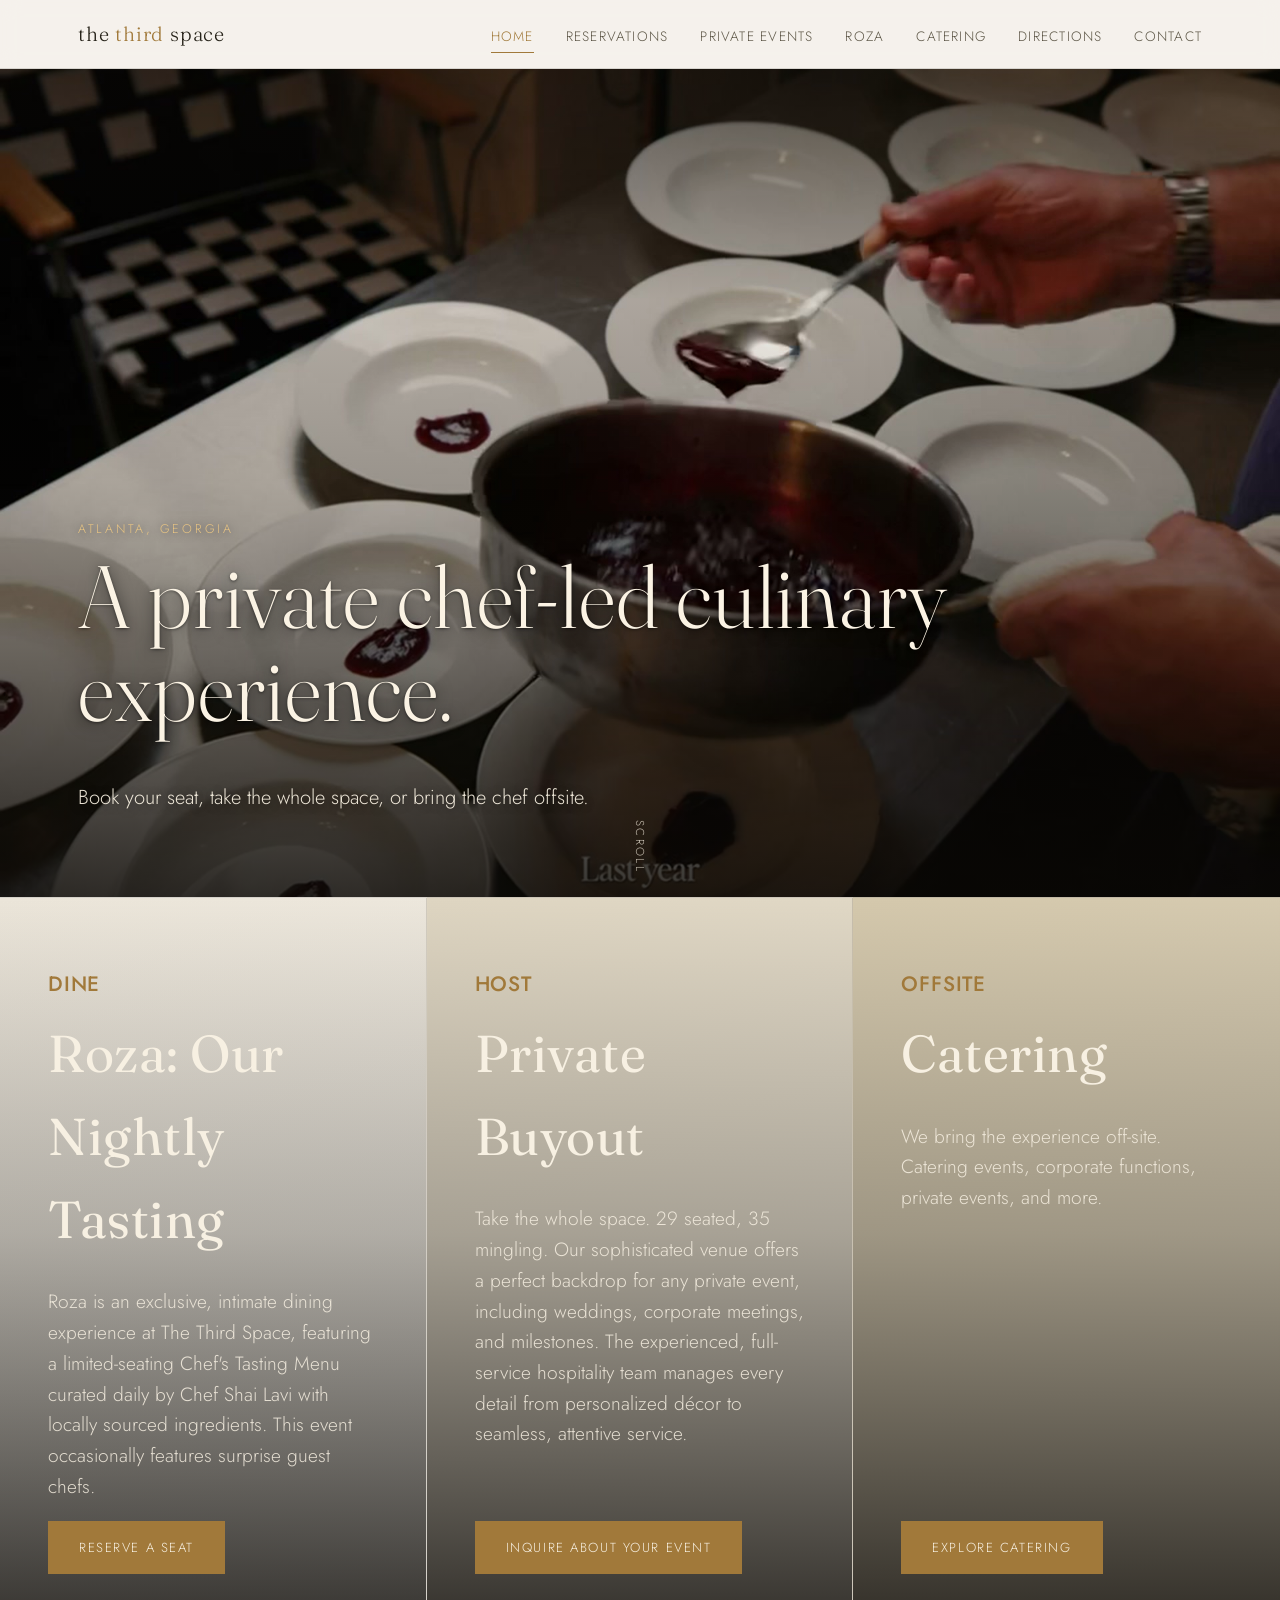
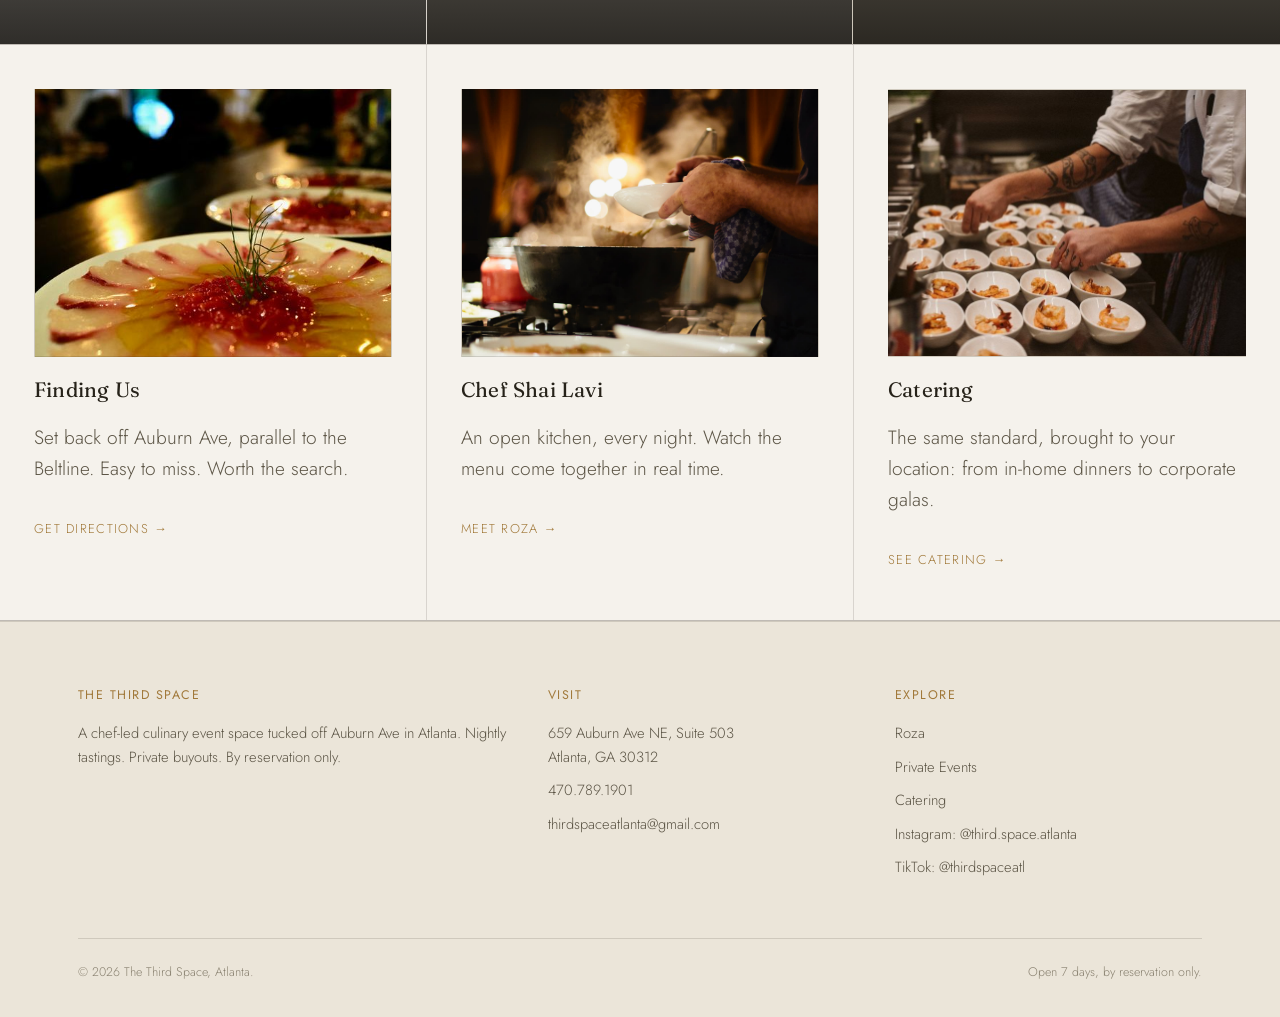
==== index.html @ 471c68c6 "Initial site: homepage, Roza, Private Events, Catering, Directions, Contact" ====
<!DOCTYPE html>
<html lang="en">
<head>
<meta charset="UTF-8">
<meta name="viewport" content="width=device-width, initial-scale=1.0">
<title>The Third Space: Chef-Led Culinary Event Space, Atlanta</title>
<meta name="description" content="A private, chef-led culinary event space in Atlanta. Reserve a seat at Roza, our nightly chef's tasting, or inquire about a full private buyout.">
<link rel="stylesheet" href="css/styles.css">
</head>
<body>

<header class="site-header">
  <nav class="nav">
    <a href="index.html" class="wordmark">the <span>third</span> space</a>
    <button class="nav-toggle" aria-label="Toggle navigation">Menu</button>
    <ul class="nav-links">
      <li><a href="index.html" class="active">Home</a></li>
      <li><a href="contact.html?type=roza">Reservations</a></li>
      <li><a href="private-events.html">Private Events</a></li>
      <li><a href="roza.html">Roza</a></li>
      <li><a href="catering.html">Catering</a></li>
      <li><a href="directions.html">Directions</a></li>
      <li><a href="contact.html">Contact</a></li>
    </ul>
  </nav>
</header>

<section class="hero">
  <video class="hero-video" autoplay muted loop playsinline poster="assets/video/hero-poster.jpg">
    <source src="assets/video/hero.mp4" type="video/mp4">
  </video>
  <div class="hero-overlay"></div>
  <div class="hero-content">
    <span class="eyebrow">Atlanta, Georgia</span>
    <h1>A private chef-led culinary experience.</h1>
    <p class="lede">Book your seat, take the whole space, or bring the chef offsite.</p>
  </div>
  <span class="scroll-cue">Scroll</span>
</section>

<section class="split">
  <a href="roza.html" class="split-card dine" style="background-image:linear-gradient(160deg, #ebe5d9, #f5f2ec);">
    <h3>Dine</h3>
    <h2>Roza: Our Nightly Tasting</h2>
    <p>Roza is an exclusive, intimate dining experience at The Third Space, featuring a limited-seating Chef's Tasting Menu curated daily by Chef Shai Lavi with locally sourced ingredients. This event occasionally features surprise guest chefs.</p>
    <span class="btn btn-solid" style="width:fit-content;">Reserve a Seat</span>
  </a>
  <a href="private-events.html" class="split-card host" style="background-image:linear-gradient(160deg, #ded5c1, #ebe5d9);">
    <h3>Host</h3>
    <h2>Private Buyout</h2>
    <p>Take the whole space. 29 seated, 35 mingling. Our sophisticated venue offers a perfect backdrop for any private event, including weddings, corporate meetings, and milestones. The experienced, full-service hospitality team manages every detail from personalized décor to seamless, attentive service.</p>
    <span class="btn btn-solid" style="width:fit-content;">Inquire About Your Event</span>
  </a>
  <a href="catering.html" class="split-card cater" style="background-image:linear-gradient(160deg, #d4c8ac, #ded5c1);">
    <h3>Offsite</h3>
    <h2>Catering</h2>
    <p>We bring the experience off-site. Catering events, corporate functions, private events, and more.</p>
    <span class="btn btn-solid" style="width:fit-content;">Explore Catering</span>
  </a>
</section>

<section class="teasers">
  <div class="teaser">
    <div class="thumb" style="background-image:url('assets/images/teaser-finding-us.jpg');"></div>
    <h4>Finding Us</h4>
    <p>Set back off Auburn Ave, parallel to the Beltline. Easy to miss. Worth the search.</p>
    <a href="directions.html" class="more">Get Directions →</a>
  </div>
  <div class="teaser">
    <div class="thumb" style="background-image:url('assets/images/teaser-chef.jpg');"></div>
    <h4>Chef Shai Lavi</h4>
    <p>An open kitchen, every night. Watch the menu come together in real time.</p>
    <a href="roza.html" class="more">Meet Roza →</a>
  </div>
  <div class="teaser">
    <div class="thumb" style="background-image:url('assets/images/teaser-catering.jpg');"></div>
    <h4>Catering</h4>
    <p>The same standard, brought to your location: from in-home dinners to corporate galas.</p>
    <a href="catering.html" class="more">See Catering →</a>
  </div>
</section>

<footer class="site-footer">
  <div class="wrap">
    <div class="footer-grid">
      <div>
        <h4>The Third Space</h4>
        <p>A chef-led culinary event space tucked off Auburn Ave in Atlanta. Nightly tastings. Private buyouts. By reservation only.</p>
      </div>
      <div>
        <h4>Visit</h4>
        <a href="directions.html">659 Auburn Ave NE, Suite 503<br>Atlanta, GA 30312</a>
        <a href="tel:4707891901">470.789.1901</a>
        <a href="mailto:thirdspaceatlanta@gmail.com">thirdspaceatlanta@gmail.com</a>
      </div>
      <div>
        <h4>Explore</h4>
        <a href="roza.html">Roza</a>
        <a href="private-events.html">Private Events</a>
        <a href="catering.html">Catering</a>
        <a href="https://instagram.com/third.space.atlanta">Instagram: @third.space.atlanta</a>
        <a href="https://tiktok.com/@thirdspaceatl">TikTok: @thirdspaceatl</a>
      </div>
    </div>
    <div class="footer-bottom">
      <span>&copy; 2026 The Third Space, Atlanta.</span>
      <span>Open 7 days, by reservation only.</span>
    </div>
  </div>
</footer>
<script src="js/main.js"></script>
</body>
</html>
---- css/styles.css ----
/* The Third Space: shared styles */

@import url('https://fonts.googleapis.com/css2?family=Fraunces:ital,opsz,wght@0,9..144,300;0,9..144,400;0,9..144,500;1,9..144,400&family=Jost:wght@300;400;500;600&display=swap');

:root {
  --bg: #f5f2ec;
  --bg-raised: #ebe5d9;
  --bg-raised-2: #ded5c1;
  --input-bg: #fffefb;
  --line: rgba(35, 30, 22, 0.14);
  --ink: #262219;
  --ink-dim: #5c5546;
  --ink-faint: #8a8271;
  --gold: #a1793a;
  --gold-soft: rgba(161, 121, 58, 0.35);
  --max: 1180px;
  --serif: 'Fraunces', Georgia, serif;
  --sans: 'Jost', 'Helvetica Neue', Arial, sans-serif;
}

* { box-sizing: border-box; }
html { scroll-behavior: smooth; }

body {
  margin: 0;
  background: var(--bg);
  color: var(--ink);
  font-family: var(--sans);
  font-weight: 300;
  font-size: 1.2rem;
  line-height: 1.6;
  -webkit-font-smoothing: antialiased;
}

img, video { max-width: 100%; display: block; }

a { color: inherit; text-decoration: none; }

h1, h2, h3, h4 {
  font-family: var(--serif);
  font-weight: 400;
  letter-spacing: 0.01em;
  margin: 0 0 0.5em;
  color: var(--ink);
}

h1 { font-size: clamp(3.12rem, 7.2vw, 5.52rem); line-height: 1.05; font-weight: 300; }
h2 { font-size: clamp(2.28rem, 4.08vw, 3.24rem); }
h3 { font-size: 1.3rem; letter-spacing: 0.04em; text-transform: uppercase; color: var(--gold); font-family: var(--sans); font-weight: 500; }

p { margin: 0 0 1em; color: var(--ink-dim); }

.eyebrow {
  display: inline-block;
  font-family: var(--sans);
  font-size: 0.78rem;
  letter-spacing: 0.22em;
  text-transform: uppercase;
  color: var(--gold);
  margin-bottom: 0.9em;
}

.wrap { max-width: var(--max); margin: 0 auto; padding: 0 28px; }

/* ---------- Nav ---------- */
.site-header {
  position: sticky;
  top: 0;
  z-index: 100;
  background: rgba(245, 242, 236, 0.86);
  backdrop-filter: blur(10px);
  border-bottom: 1px solid var(--line);
}
.nav {
  display: flex;
  align-items: center;
  justify-content: space-between;
  padding: 18px 28px;
  max-width: var(--max);
  margin: 0 auto;
}
.wordmark {
  font-family: var(--serif);
  font-size: 1.25rem;
  letter-spacing: 0.04em;
  color: var(--ink);
}
.wordmark span { color: var(--gold); }

.nav-links {
  display: flex;
  gap: 32px;
  list-style: none;
  margin: 0; padding: 0;
}
.nav-links a {
  font-size: 0.85rem;
  letter-spacing: 0.09em;
  text-transform: uppercase;
  color: var(--ink-dim);
  padding-bottom: 6px;
  border-bottom: 1px solid transparent;
  transition: color .2s, border-color .2s;
}
.nav-links a:hover { color: var(--ink); }
.nav-links a.active { color: var(--gold); border-color: var(--gold); }

.nav-toggle {
  display: none;
  background: none;
  border: 1px solid var(--line);
  color: var(--ink);
  padding: 8px 12px;
  font-family: var(--sans);
  font-size: 0.8rem;
  letter-spacing: 0.08em;
  text-transform: uppercase;
  cursor: pointer;
}

/* ---------- Buttons ---------- */
.btn {
  display: inline-flex;
  align-items: center;
  gap: 10px;
  padding: 15px 30px;
  font-family: var(--sans);
  font-size: 0.82rem;
  letter-spacing: 0.12em;
  text-transform: uppercase;
  border: 1px solid var(--gold);
  color: var(--ink);
  background: transparent;
  cursor: pointer;
  transition: background .2s, color .2s;
}
.btn:hover { background: var(--gold); color: #0e0c0a; }
.btn-solid { background: var(--gold); color: #0e0c0a; }
.btn-solid:hover { background: transparent; color: var(--ink); }
.btn-ghost { border-color: var(--line); }
.btn-ghost:hover { background: var(--ink); color: var(--bg); border-color: var(--ink); }

/* ---------- Hero (video) ---------- */
.hero {
  position: relative;
  min-height: 92vh;
  display: flex;
  align-items: flex-end;
  overflow: hidden;
  background: #000;
}
.hero-video {
  position: absolute;
  inset: 0;
  width: 100%;
  height: 100%;
  object-fit: cover;
  filter: saturate(1.08) contrast(1.03);
}
.hero-image {
  position: absolute;
  inset: 0;
  width: 100%;
  height: 100%;
  background-size: cover;
  background-position: center;
  filter: saturate(1.08) contrast(1.03);
}
.hero-overlay {
  position: absolute;
  inset: 0;
  background: linear-gradient(180deg, rgba(10,8,5,0.48) 0%, rgba(10,8,5,0.08) 28%, rgba(10,8,5,0.22) 50%, rgba(10,8,5,0.82) 100%);
}
.hero-content {
  position: relative;
  z-index: 2;
  width: 100%;
  padding: 0 28px 64px;
  max-width: var(--max);
  margin: 0 auto;
}
.hero-content h1 { color: #fbf3e4; text-shadow: 0 2px 16px rgba(0,0,0,0.55), 0 1px 3px rgba(0,0,0,0.5); }
.hero-content .eyebrow { color: #e8c483; text-shadow: 0 1px 8px rgba(0,0,0,0.55); }
.hero-content p.lede {
  max-width: 46ch;
  color: rgba(251, 243, 228, 0.92);
  font-size: 1.26rem;
  text-shadow: 0 1px 10px rgba(0,0,0,0.5);
}
.scroll-cue {
  position: absolute;
  bottom: 24px;
  left: 50%;
  transform: translateX(-50%);
  z-index: 2;
  font-size: 0.72rem;
  letter-spacing: 0.2em;
  text-transform: uppercase;
  color: rgba(251, 243, 228, 0.75);
  writing-mode: vertical-rl;
}

/* Simple page hero (no video, for subpages) */
.page-hero {
  padding: 150px 0 70px;
  border-bottom: 1px solid var(--line);
  background: radial-gradient(ellipse at top, var(--bg-raised) 0%, var(--bg) 60%);
}
.page-hero p { max-width: 56ch; }

/* ---------- Split CTA ---------- */
.split {
  display: grid;
  grid-template-columns: 1fr 1fr 1fr;
}
.split-card {
  position: relative;
  padding: 70px 48px;
  border-top: 1px solid var(--line);
  min-height: 360px;
  display: flex;
  flex-direction: column;
  justify-content: flex-start;
  background-size: cover;
  background-position: center;
  overflow: hidden;
}
.split-card .btn { margin-top: auto; }
.split-card::before {
  content: "";
  position: absolute; inset: 0;
  background: linear-gradient(180deg, rgba(10,8,5,0) 0%, rgba(10,8,5,0.28) 45%, rgba(10,8,5,0.84) 100%);
  z-index: 0;
}
.split-card > * { position: relative; z-index: 1; }
.split-card:not(:last-child) { border-right: 1px solid var(--line); }
.split-card h3 { color: var(--gold); }
.split-card h2 { color: #f7f0e2; }
.split-card p { max-width: 40ch; color: rgba(247, 240, 226, 0.85); }
.split-card .btn { color: #f7f0e2; border-color: var(--gold); }
.split-card .btn:hover { color: #0e0c0a; }

/* ---------- Teasers ---------- */
.teasers {
  display: grid;
  grid-template-columns: repeat(3, 1fr);
  gap: 1px;
  background: var(--line);
  border-top: 1px solid var(--line);
  border-bottom: 1px solid var(--line);
}
.teaser {
  background: var(--bg);
  padding: 44px 34px 50px;
  display: flex;
  flex-direction: column;
  gap: 16px;
}
.teaser .thumb {
  width: 100%;
  aspect-ratio: 4/3;
  background: var(--bg-raised) center/cover no-repeat;
  border: 1px solid var(--line);
}
.teaser h4 { font-family: var(--serif); font-size: 1.3rem; margin: 0; }
.teaser a.more { color: var(--gold); font-size: 0.8rem; letter-spacing: 0.1em; text-transform: uppercase; }

/* ---------- Generic section ---------- */
section.block { padding: 96px 0; }
section.block.tight { padding: 64px 0; }
.block-alt { background: var(--bg-raised); border-top: 1px solid var(--line); border-bottom: 1px solid var(--line); }

.two-col {
  display: grid;
  grid-template-columns: 1.1fr 0.9fr;
  gap: 64px;
  align-items: center;
}
.photo-block {
  width: 100%;
  aspect-ratio: 4/5;
  background: var(--bg-raised) center/cover no-repeat;
  border: 1px solid var(--line);
}
.photo-block.wide { aspect-ratio: 16/10; }

.list-plain { list-style: none; margin: 0; padding: 0; }
.list-plain li {
  padding: 18px 0;
  border-bottom: 1px solid var(--line);
  display: flex;
  justify-content: space-between;
  gap: 24px;
  color: var(--ink-dim);
}
.list-plain li strong { color: var(--ink); font-family: var(--serif); font-size: 1.1rem; font-weight: 400; }

.stat-row {
  display: grid;
  grid-template-columns: repeat(2, 1fr);
  gap: 1px;
  background: var(--line);
  border: 1px solid var(--line);
  margin: 36px 0;
}
.stat {
  background: var(--bg-raised);
  padding: 30px 26px;
}
.stat .num { font-family: var(--serif); font-size: 2.6rem; color: var(--gold); line-height: 1; }
.stat .label { margin-top: 8px; font-size: 0.82rem; letter-spacing: 0.06em; text-transform: uppercase; color: var(--ink-dim); }

/* ---------- Forms ---------- */
.form-card {
  background: var(--bg-raised);
  border: 1px solid var(--line);
  padding: 44px;
}
.field-row { display: grid; grid-template-columns: 1fr 1fr; gap: 20px; }
.field { margin-bottom: 20px; }
.field label {
  display: block;
  font-size: 0.78rem;
  letter-spacing: 0.08em;
  text-transform: uppercase;
  color: var(--ink-dim);
  margin-bottom: 8px;
}
.field input, .field select, .field textarea {
  width: 100%;
  background: var(--input-bg);
  border: 1px solid var(--line);
  color: var(--ink);
  padding: 13px 14px;
  font-family: var(--sans);
  font-size: 0.95rem;
}
.field input:focus, .field select:focus, .field textarea:focus {
  outline: none;
  border-color: var(--gold);
}
.field textarea { min-height: 110px; resize: vertical; }
.field-note { font-size: 0.75rem; color: var(--ink-faint, #7d715f); margin-top: 6px; }

.type-toggle {
  display: flex;
  gap: 1px;
  background: var(--line);
  border: 1px solid var(--line);
  margin-bottom: 30px;
}
.type-toggle button {
  flex: 1;
  background: var(--bg);
  color: var(--ink-dim);
  border: none;
  padding: 14px;
  font-family: var(--sans);
  font-size: 0.82rem;
  letter-spacing: 0.1em;
  text-transform: uppercase;
  cursor: pointer;
}
.type-toggle button.active { background: var(--gold); color: #0e0c0a; }

.form-msg {
  margin-top: 18px;
  padding: 14px 16px;
  border: 1px solid var(--gold-soft);
  font-size: 0.88rem;
  display: none;
}
.form-msg.show { display: block; }
.form-msg.error { border-color: #a5473c; color: #e2a99f; }

/* ---------- Map ---------- */
.map-frame {
  width: 100%;
  height: 480px;
  border: 1px solid var(--line);
  filter: sepia(0.2) saturate(0.85) contrast(0.95);
}

/* ---------- Footer ---------- */
.site-footer {
  border-top: 1px solid var(--line);
  padding: 64px 0 34px;
  background: var(--bg-raised);
}
.footer-grid {
  display: grid;
  grid-template-columns: 1.4fr 1fr 1fr;
  gap: 40px;
  margin-bottom: 48px;
}
.footer-grid h4 {
  font-size: 0.78rem;
  letter-spacing: 0.12em;
  text-transform: uppercase;
  color: var(--gold);
  font-family: var(--sans);
  margin-bottom: 16px;
}
.footer-grid p, .footer-grid a { color: var(--ink-dim); font-size: 0.92rem; }
.footer-grid a { display: block; margin-bottom: 10px; }
.footer-grid a:hover { color: var(--ink); }
.footer-bottom {
  display: flex;
  justify-content: space-between;
  padding-top: 24px;
  border-top: 1px solid var(--line);
  font-size: 0.78rem;
  color: var(--ink-faint, #7d715f);
  flex-wrap: wrap;
  gap: 10px;
}

/* ---------- Responsive ---------- */
@media (max-width: 860px) {
  .nav-links { display: none; }
  .nav-toggle { display: inline-block; }
  .nav-links.open {
    display: flex;
    position: absolute;
    top: 100%; left: 0; right: 0;
    flex-direction: column;
    background: var(--bg);
    border-bottom: 1px solid var(--line);
    padding: 10px 28px 24px;
    gap: 18px;
  }
  .split { grid-template-columns: 1fr; }
  .split-card:not(:last-child) { border-right: none; }
  .teasers { grid-template-columns: 1fr; }
  .two-col { grid-template-columns: 1fr; gap: 36px; }
  .field-row { grid-template-columns: 1fr; }
  .footer-grid { grid-template-columns: 1fr; gap: 30px; }
  .stat-row { grid-template-columns: 1fr; }
}
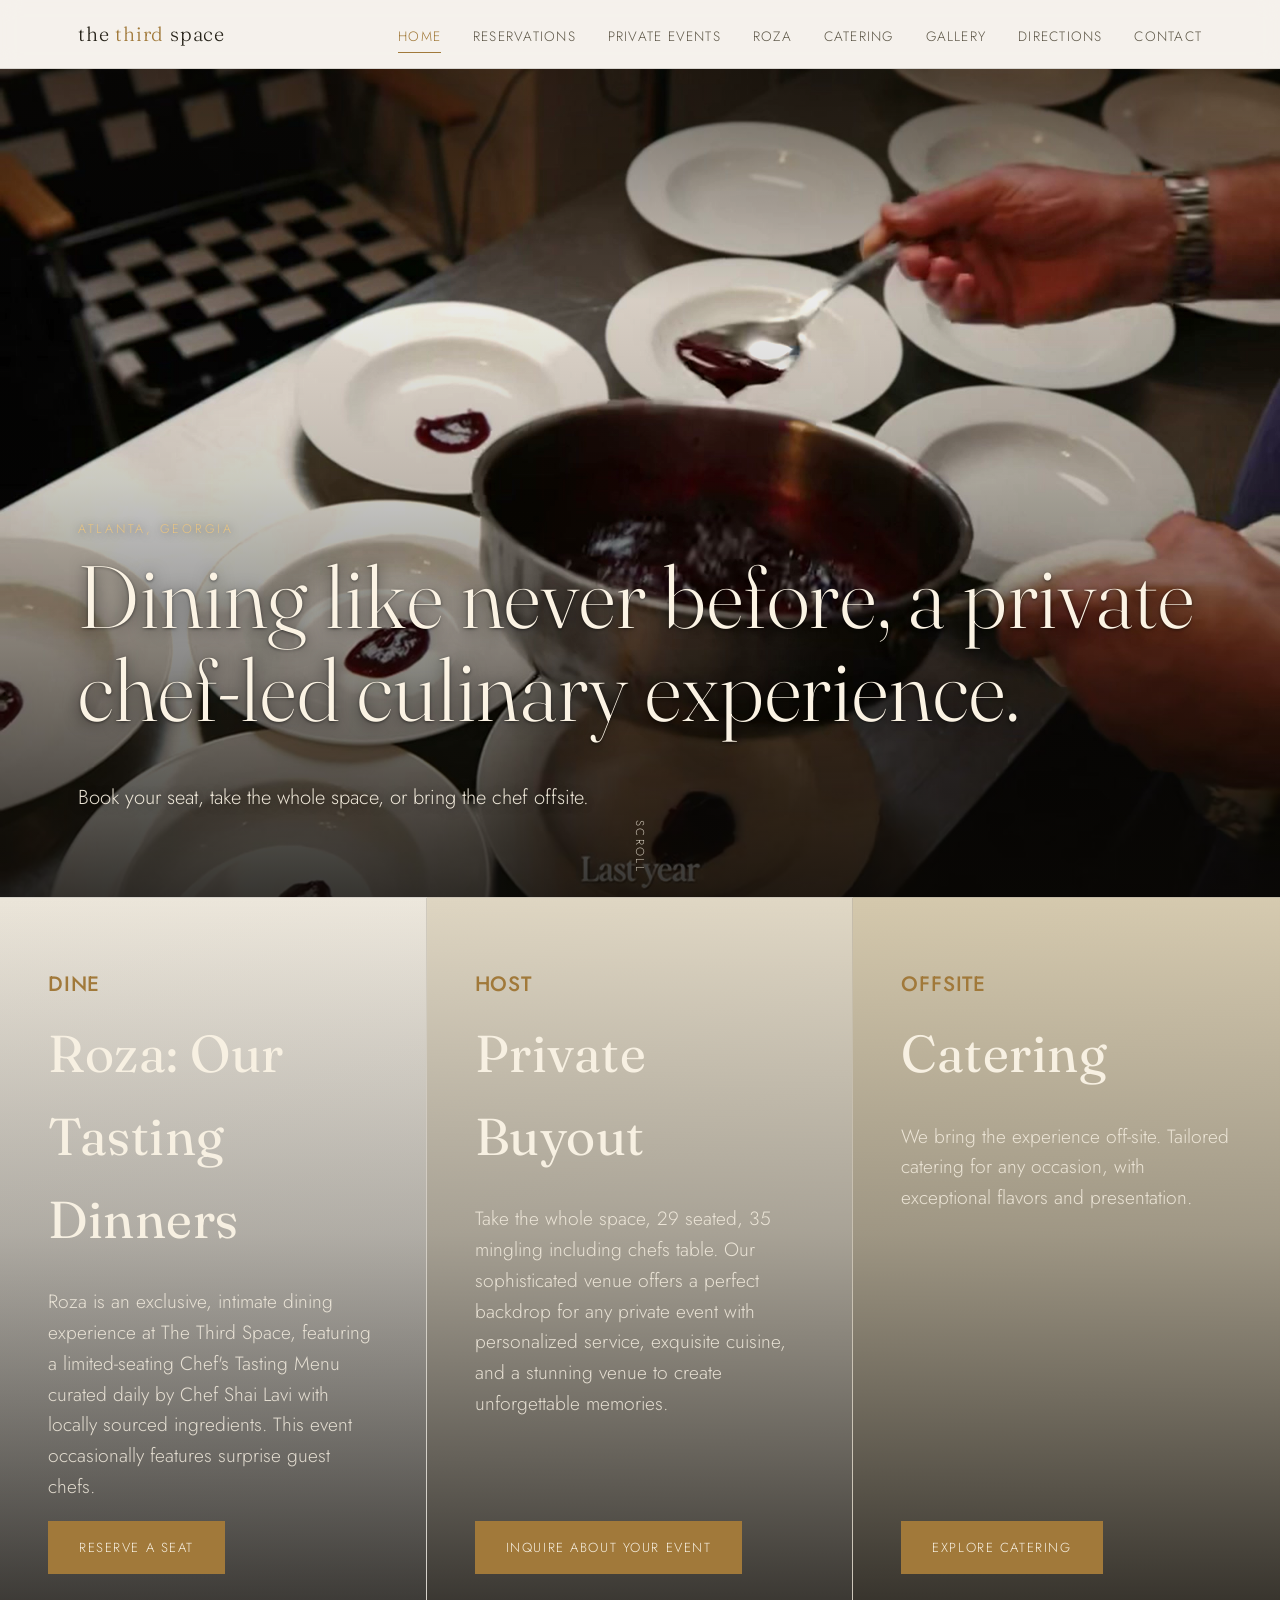
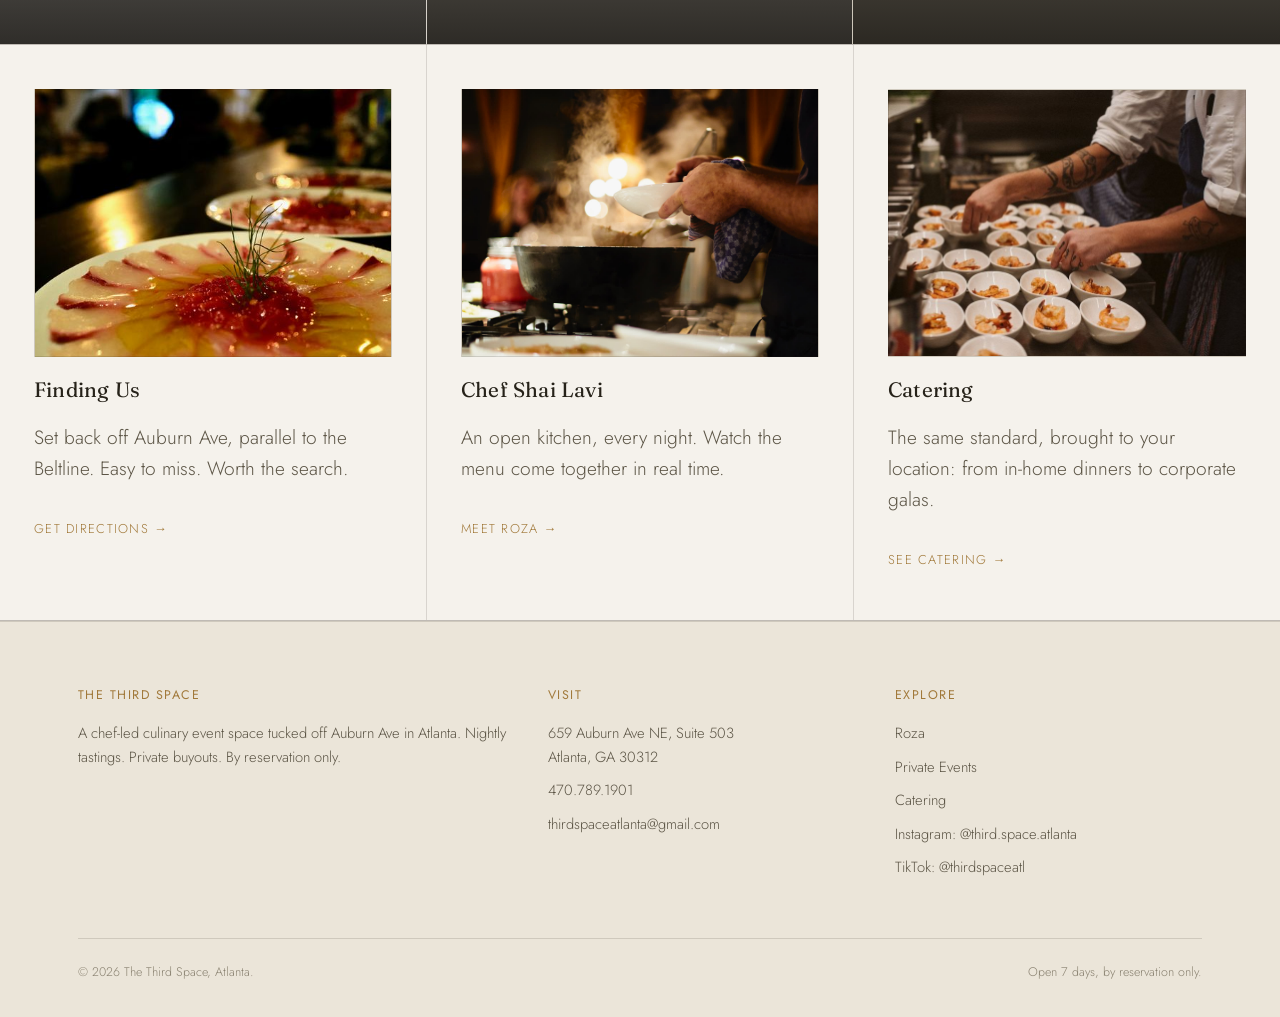
==== commit 4defaf72: "Add Gallery and Contact Us pages, catering hero video, final copy revisions, and site polish" ====
--- a/index.html
+++ b/index.html
@@ -19,8 +19,9 @@
       <li><a href="private-events.html">Private Events</a></li>
       <li><a href="roza.html">Roza</a></li>
       <li><a href="catering.html">Catering</a></li>
+      <li><a href="gallery.html">Gallery</a></li>
       <li><a href="directions.html">Directions</a></li>
-      <li><a href="contact.html">Contact</a></li>
+      <li><a href="contact-us.html">Contact</a></li>
     </ul>
   </nav>
 </header>
@@ -32,7 +33,7 @@
   <div class="hero-overlay"></div>
   <div class="hero-content">
     <span class="eyebrow">Atlanta, Georgia</span>
-    <h1>A private chef-led culinary experience.</h1>
+    <h1>Dining like never before, a private chef-led culinary experience.</h1>
     <p class="lede">Book your seat, take the whole space, or bring the chef offsite.</p>
   </div>
   <span class="scroll-cue">Scroll</span>
@@ -41,25 +42,25 @@
 <section class="split">
   <a href="roza.html" class="split-card dine" style="background-image:linear-gradient(160deg, #ebe5d9, #f5f2ec);">
     <h3>Dine</h3>
-    <h2>Roza: Our Nightly Tasting</h2>
+    <h2>Roza: Our Tasting Dinners</h2>
     <p>Roza is an exclusive, intimate dining experience at The Third Space, featuring a limited-seating Chef's Tasting Menu curated daily by Chef Shai Lavi with locally sourced ingredients. This event occasionally features surprise guest chefs.</p>
     <span class="btn btn-solid" style="width:fit-content;">Reserve a Seat</span>
   </a>
   <a href="private-events.html" class="split-card host" style="background-image:linear-gradient(160deg, #ded5c1, #ebe5d9);">
     <h3>Host</h3>
     <h2>Private Buyout</h2>
-    <p>Take the whole space. 29 seated, 35 mingling. Our sophisticated venue offers a perfect backdrop for any private event, including weddings, corporate meetings, and milestones. The experienced, full-service hospitality team manages every detail from personalized décor to seamless, attentive service.</p>
+    <p>Take the whole space, 29 seated, 35 mingling including chefs table. Our sophisticated venue offers a perfect backdrop for any private event with personalized service, exquisite cuisine, and a stunning venue to create unforgettable memories.</p>
     <span class="btn btn-solid" style="width:fit-content;">Inquire About Your Event</span>
   </a>
   <a href="catering.html" class="split-card cater" style="background-image:linear-gradient(160deg, #d4c8ac, #ded5c1);">
     <h3>Offsite</h3>
     <h2>Catering</h2>
-    <p>We bring the experience off-site. Catering events, corporate functions, private events, and more.</p>
+    <p>We bring the experience off-site. Tailored catering for any occasion, with exceptional flavors and presentation.</p>
     <span class="btn btn-solid" style="width:fit-content;">Explore Catering</span>
   </a>
 </section>
 
-<section class="teasers">
+<section class="teasers" style="position:relative;">
   <div class="teaser">
     <div class="thumb" style="background-image:url('assets/images/teaser-finding-us.jpg');"></div>
     <h4>Finding Us</h4>
--- a/css/styles.css
+++ b/css/styles.css
@@ -155,7 +155,7 @@
   width: 100%;
   height: 100%;
   object-fit: cover;
-  filter: saturate(1.08) contrast(1.03);
+  filter: saturate(1.08) contrast(1.03) brightness(1.25);
 }
 .hero-image {
   position: absolute;
@@ -372,6 +372,30 @@
 }
 .form-msg.show { display: block; }
 .form-msg.error { border-color: #a5473c; color: #e2a99f; }
+
+/* ---------- Gallery ---------- */
+.gallery-grid {
+  column-count: 3;
+  column-gap: 18px;
+  max-width: var(--max);
+  margin: 0 auto;
+  padding: 0 28px 40px;
+}
+.gallery-grid figure {
+  margin: 0 0 18px;
+  break-inside: avoid;
+  border: 1px solid var(--line);
+  overflow: hidden;
+  background: var(--bg-raised);
+}
+.gallery-grid img {
+  width: 100%;
+  display: block;
+  transition: transform .4s ease;
+}
+.gallery-grid figure:hover img {
+  transform: scale(1.03);
+}
 
 /* ---------- Map ---------- */
 .map-frame {
@@ -436,4 +460,36 @@
   .field-row { grid-template-columns: 1fr; }
   .footer-grid { grid-template-columns: 1fr; gap: 30px; }
   .stat-row { grid-template-columns: 1fr; }
-}
+  .gallery-grid { column-count: 3; column-gap: 6px; padding: 0 6px 30px; }
+  .gallery-grid figure { margin-bottom: 6px; }
+}
+
+/* ---------- Scroll progress ---------- */
+.scroll-progress {
+  position: fixed;
+  top: 0; left: 0;
+  width: 100%;
+  height: 3px;
+  z-index: 200;
+  pointer-events: none;
+  background: transparent;
+}
+.scroll-progress-bar {
+  height: 100%;
+  width: 0%;
+  background: var(--gold);
+}
+
+/* ---------- Scroll reveal ---------- */
+.reveal {
+  opacity: 0;
+  transform: translateY(28px);
+  transition: opacity .7s cubic-bezier(.25,.7,.4,1), transform .7s cubic-bezier(.25,.7,.4,1);
+}
+.reveal.in-view {
+  opacity: 1;
+  transform: translateY(0);
+}
+@media (prefers-reduced-motion: reduce) {
+  .reveal { opacity: 1; transform: none; transition: none; }
+}
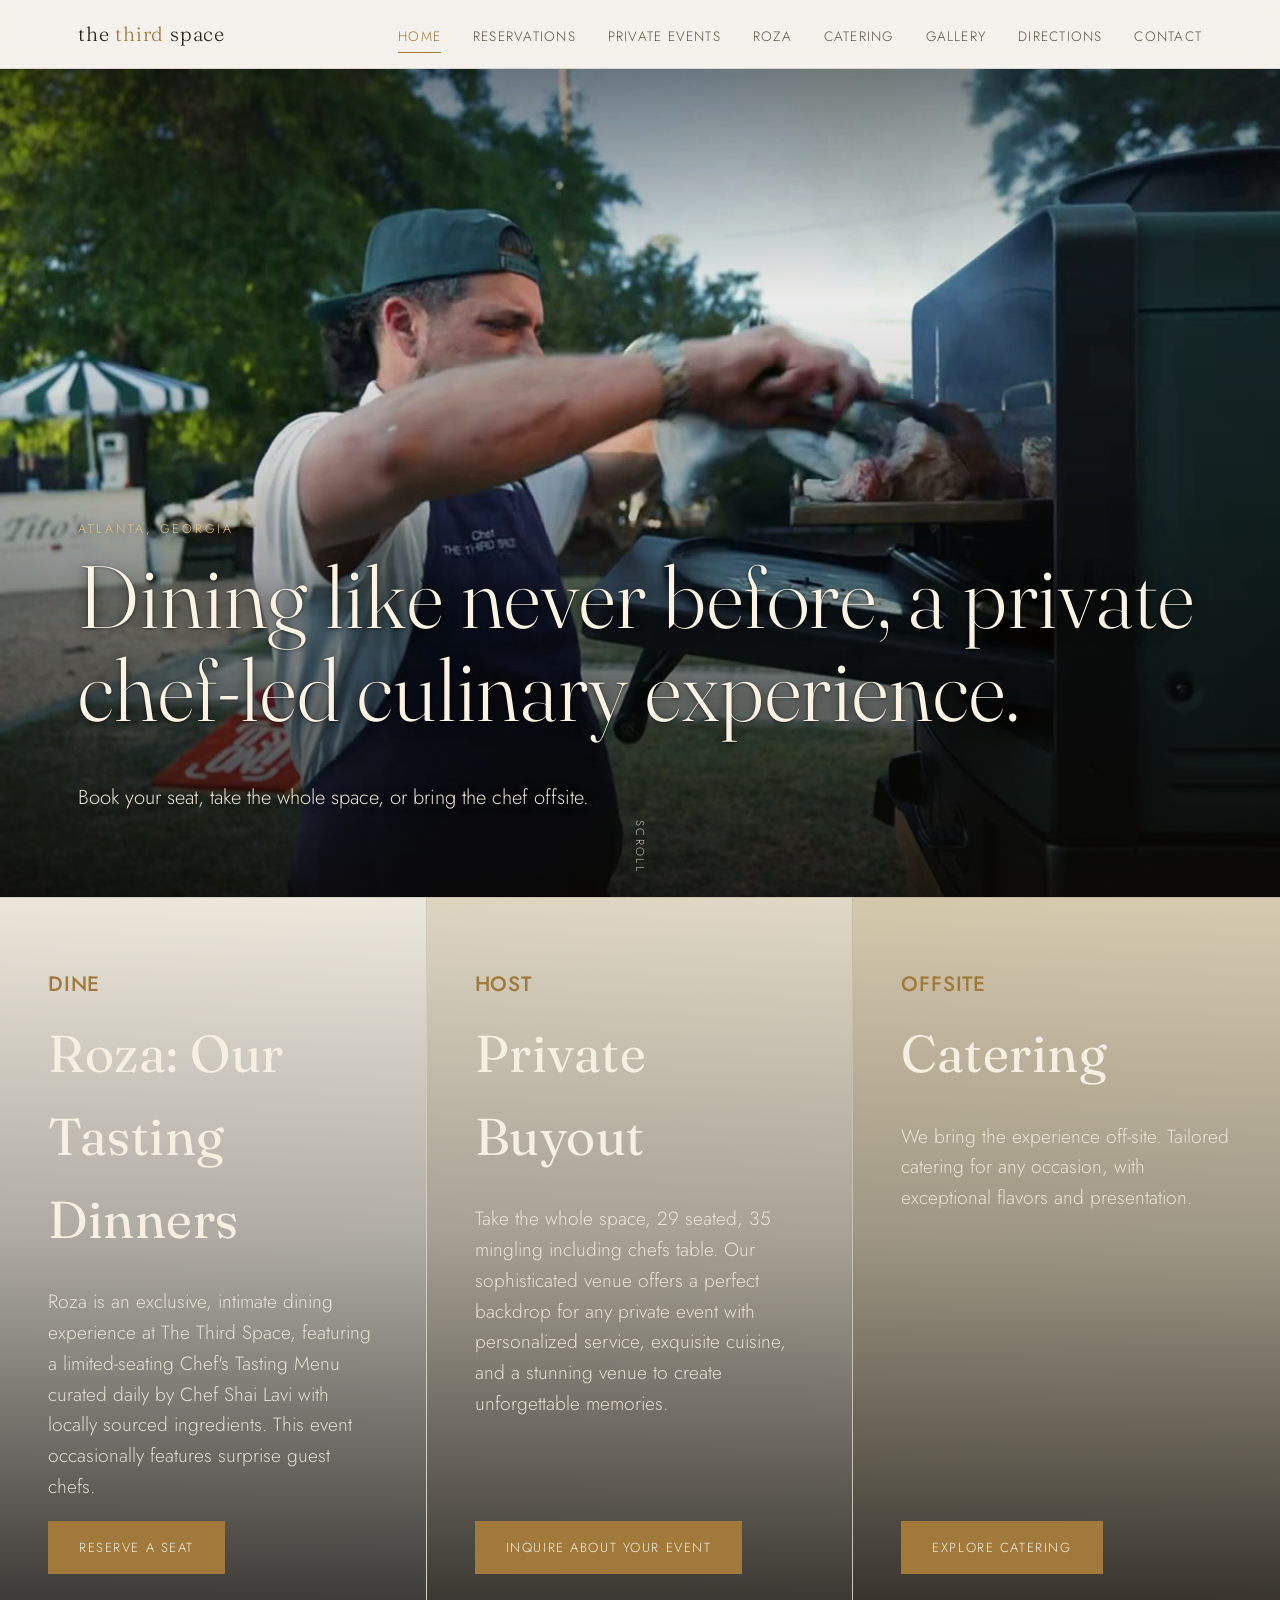
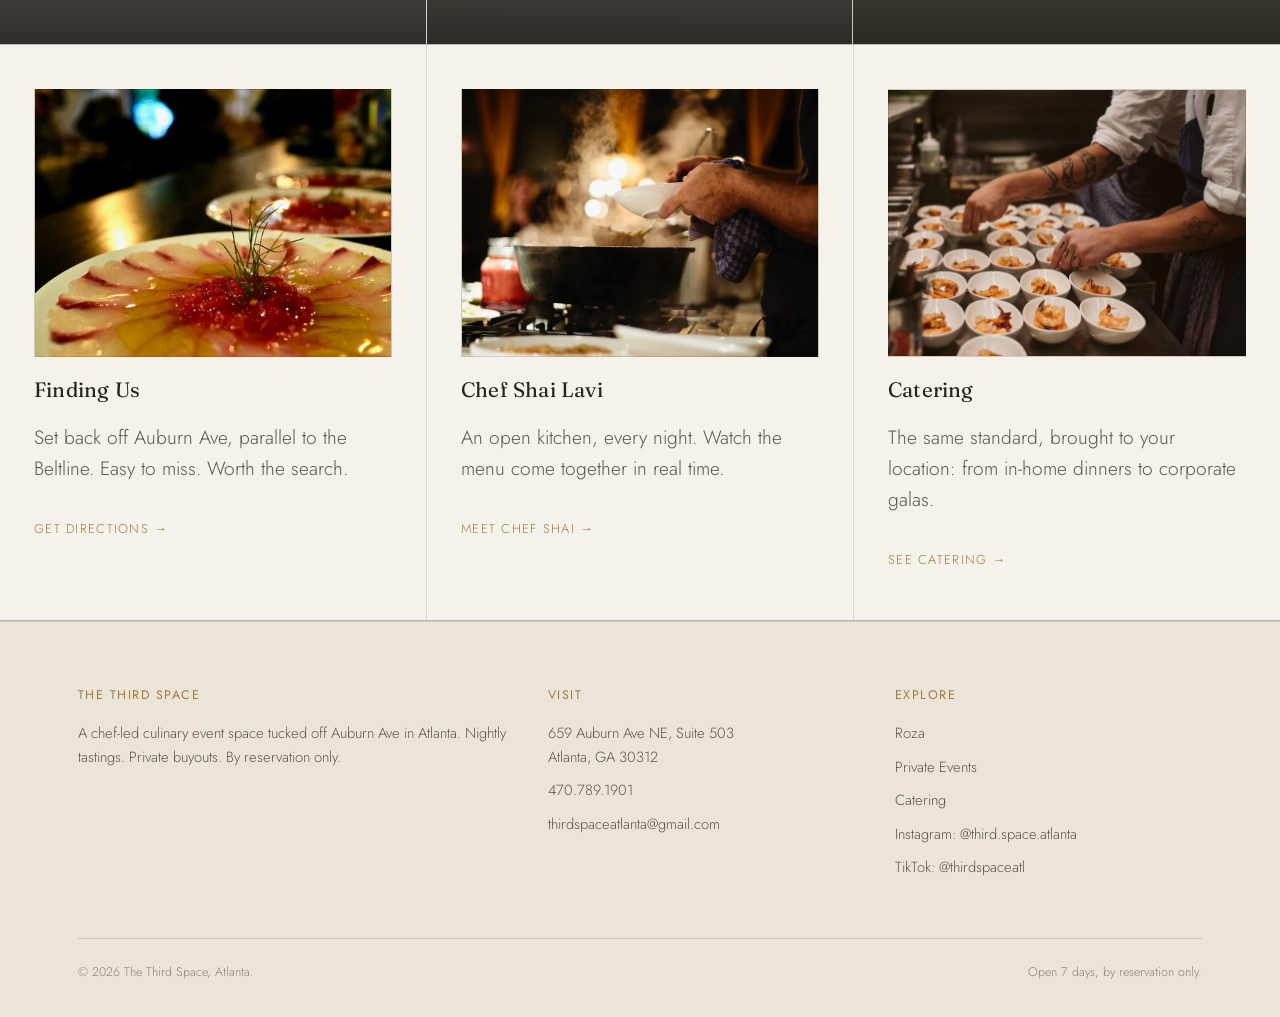
==== commit f7779701: "Fix blurry mobile hero video, add Formspree submissions with confirmation popup - Re-encode homepage" ====
--- a/index.html
+++ b/index.html
@@ -71,7 +71,7 @@
     <div class="thumb" style="background-image:url('assets/images/teaser-chef.jpg');"></div>
     <h4>Chef Shai Lavi</h4>
     <p>An open kitchen, every night. Watch the menu come together in real time.</p>
-    <a href="roza.html" class="more">Meet Roza →</a>
+    <a href="roza.html" class="more">Meet Chef Shai →</a>
   </div>
   <div class="teaser">
     <div class="thumb" style="background-image:url('assets/images/teaser-catering.jpg');"></div>
--- a/css/styles.css
+++ b/css/styles.css
@@ -373,6 +373,58 @@
 .form-msg.show { display: block; }
 .form-msg.error { border-color: #a5473c; color: #e2a99f; }
 
+/* ---------- Confirmation modal ---------- */
+.modal-overlay {
+  position: fixed;
+  inset: 0;
+  background: rgba(10, 8, 5, 0.6);
+  display: flex;
+  align-items: center;
+  justify-content: center;
+  padding: 24px;
+  z-index: 1000;
+  opacity: 0;
+  pointer-events: none;
+  transition: opacity 0.25s ease;
+}
+.modal-overlay.show { opacity: 1; pointer-events: auto; }
+.modal-card {
+  position: relative;
+  max-width: 440px;
+  width: 100%;
+  background: var(--bg);
+  border: 1px solid var(--line);
+  padding: 44px 38px;
+  text-align: center;
+  transform: translateY(12px);
+  transition: transform 0.25s ease;
+}
+.modal-overlay.show .modal-card { transform: translateY(0); }
+.modal-card .eyebrow { display: block; }
+.modal-card h3 {
+  font-family: var(--serif);
+  font-size: 1.6rem;
+  text-transform: none;
+  letter-spacing: 0.01em;
+  color: var(--ink);
+  font-weight: 400;
+  margin-bottom: 14px;
+}
+.modal-card p { color: var(--ink-dim); margin-bottom: 0; }
+.modal-close {
+  position: absolute;
+  top: 14px;
+  right: 16px;
+  background: none;
+  border: none;
+  font-size: 1.4rem;
+  line-height: 1;
+  color: var(--ink-faint);
+  cursor: pointer;
+  padding: 4px 8px;
+}
+.modal-close:hover { color: var(--ink); }
+
 /* ---------- Gallery ---------- */
 .gallery-grid {
   column-count: 3;
@@ -441,6 +493,7 @@
 
 /* ---------- Responsive ---------- */
 @media (max-width: 860px) {
+  .hero { min-height: 68vh; }
   .nav-links { display: none; }
   .nav-toggle { display: inline-block; }
   .nav-links.open {
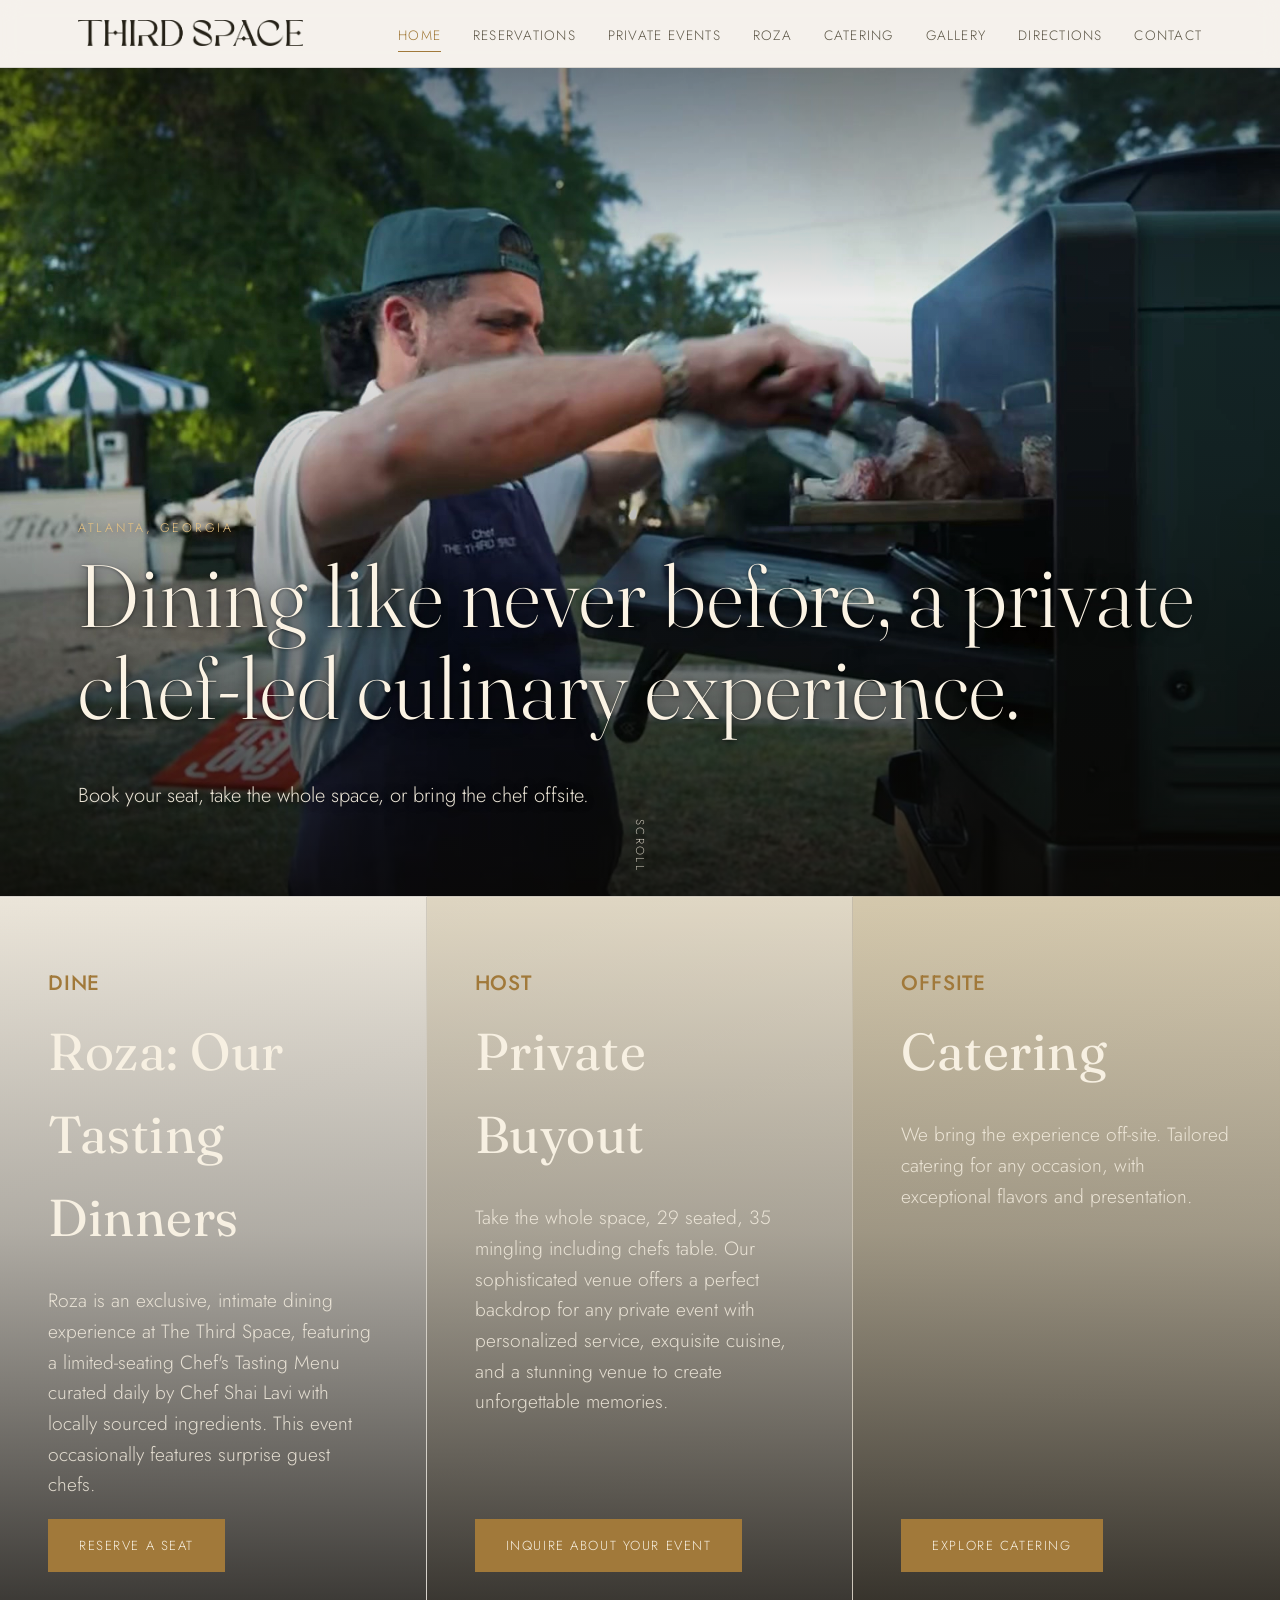
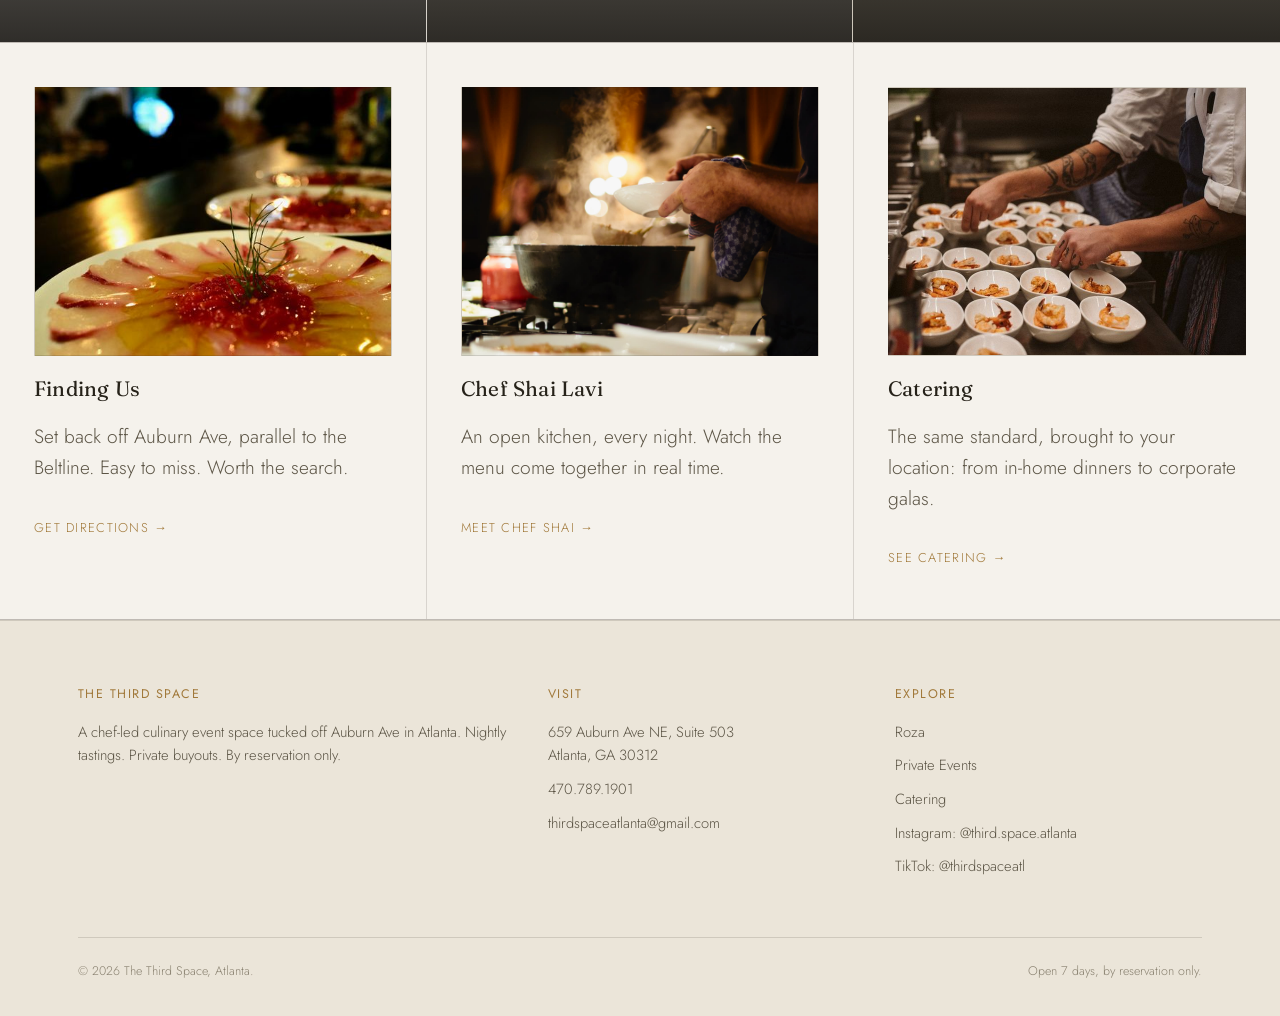
==== commit 717dd633: "Replace text wordmark with brand logo in header Extracts the logo artwork from the supplied .ai file" ====
--- a/index.html
+++ b/index.html
@@ -11,7 +11,7 @@
 
 <header class="site-header">
   <nav class="nav">
-    <a href="index.html" class="wordmark">the <span>third</span> space</a>
+    <a href="index.html" class="wordmark" aria-label="The Third Space, home"><img src="assets/images/logo-third-space.png" alt="The Third Space"></a>
     <button class="nav-toggle" aria-label="Toggle navigation">Menu</button>
     <ul class="nav-links">
       <li><a href="index.html" class="active">Home</a></li>
--- a/css/styles.css
+++ b/css/styles.css
@@ -80,12 +80,15 @@
   margin: 0 auto;
 }
 .wordmark {
-  font-family: var(--serif);
-  font-size: 1.25rem;
-  letter-spacing: 0.04em;
-  color: var(--ink);
-}
-.wordmark span { color: var(--gold); }
+  display: inline-flex;
+  align-items: center;
+  flex-shrink: 0;
+}
+.wordmark img {
+  height: 26px;
+  width: auto;
+  display: block;
+}
 
 .nav-links {
   display: flex;
@@ -494,6 +497,7 @@
 /* ---------- Responsive ---------- */
 @media (max-width: 860px) {
   .hero { min-height: 68vh; }
+  .wordmark img { height: 20px; }
   .nav-links { display: none; }
   .nav-toggle { display: inline-block; }
   .nav-links.open {
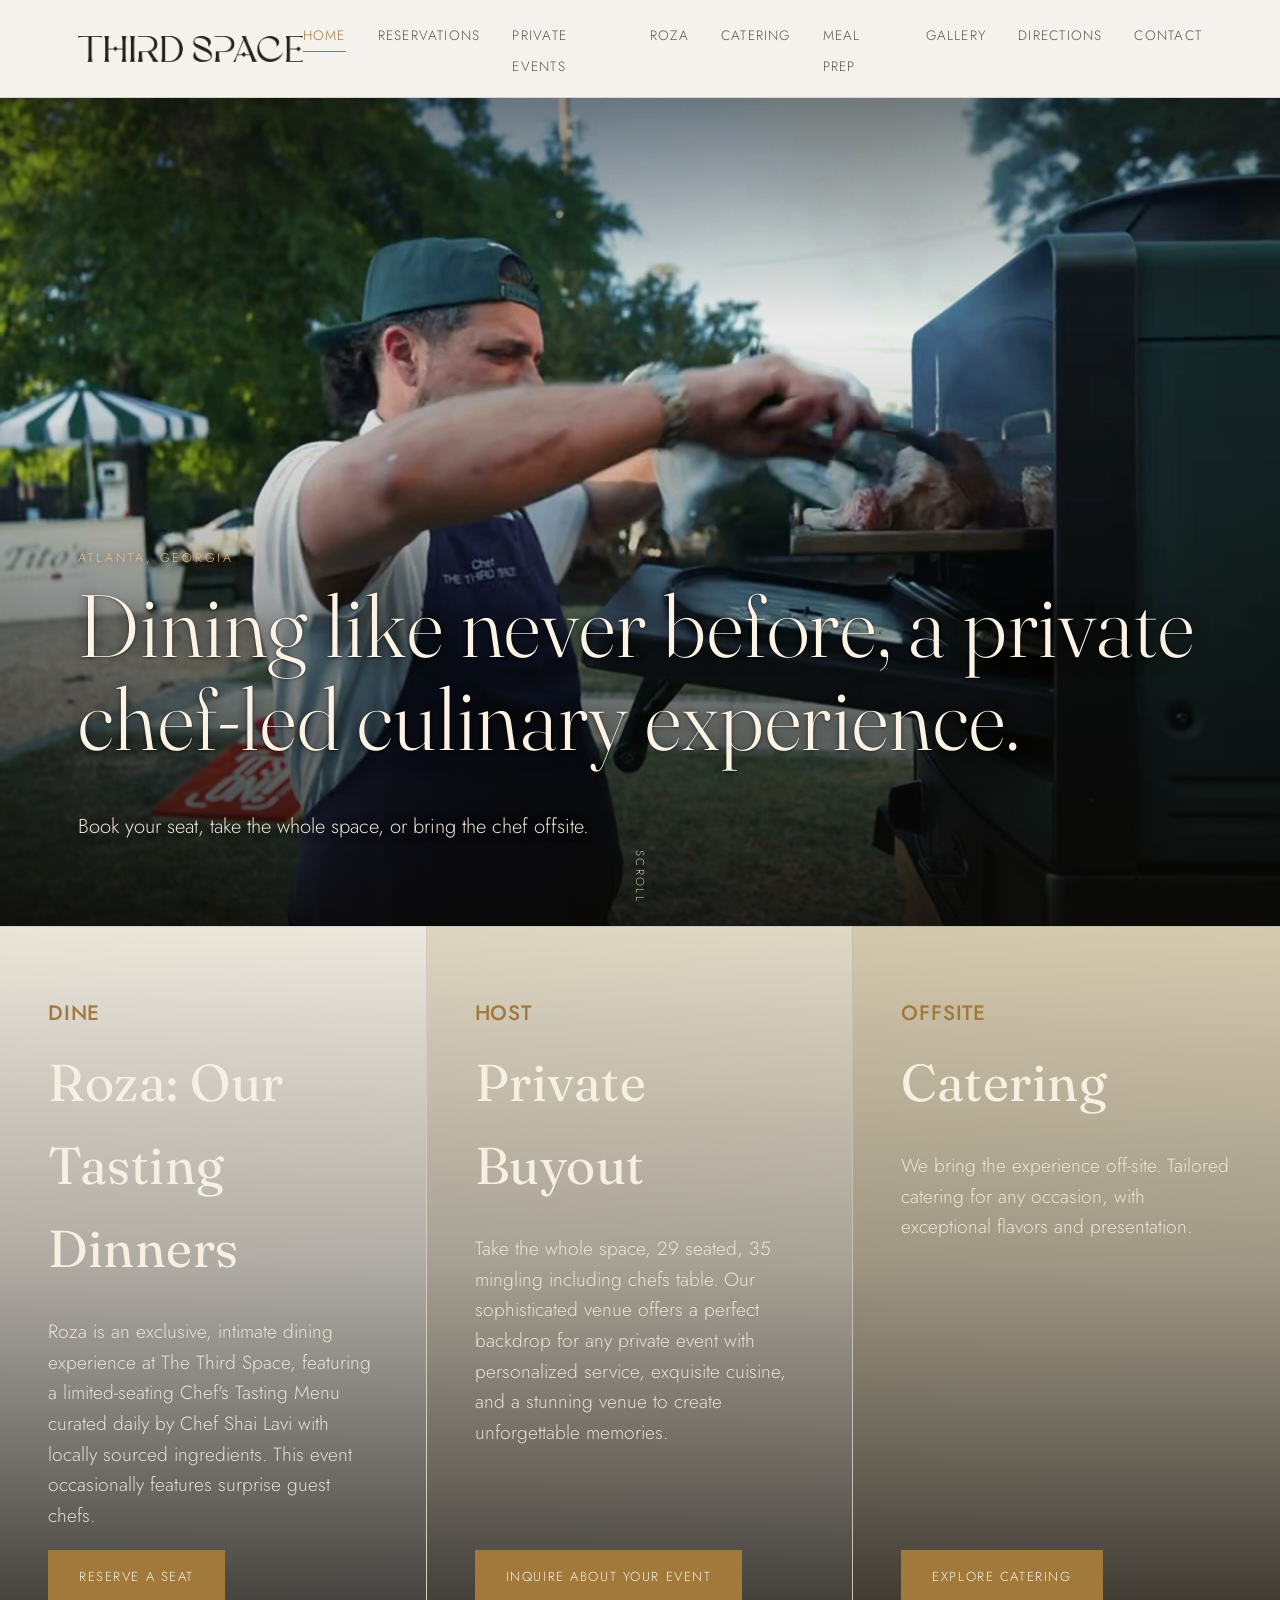
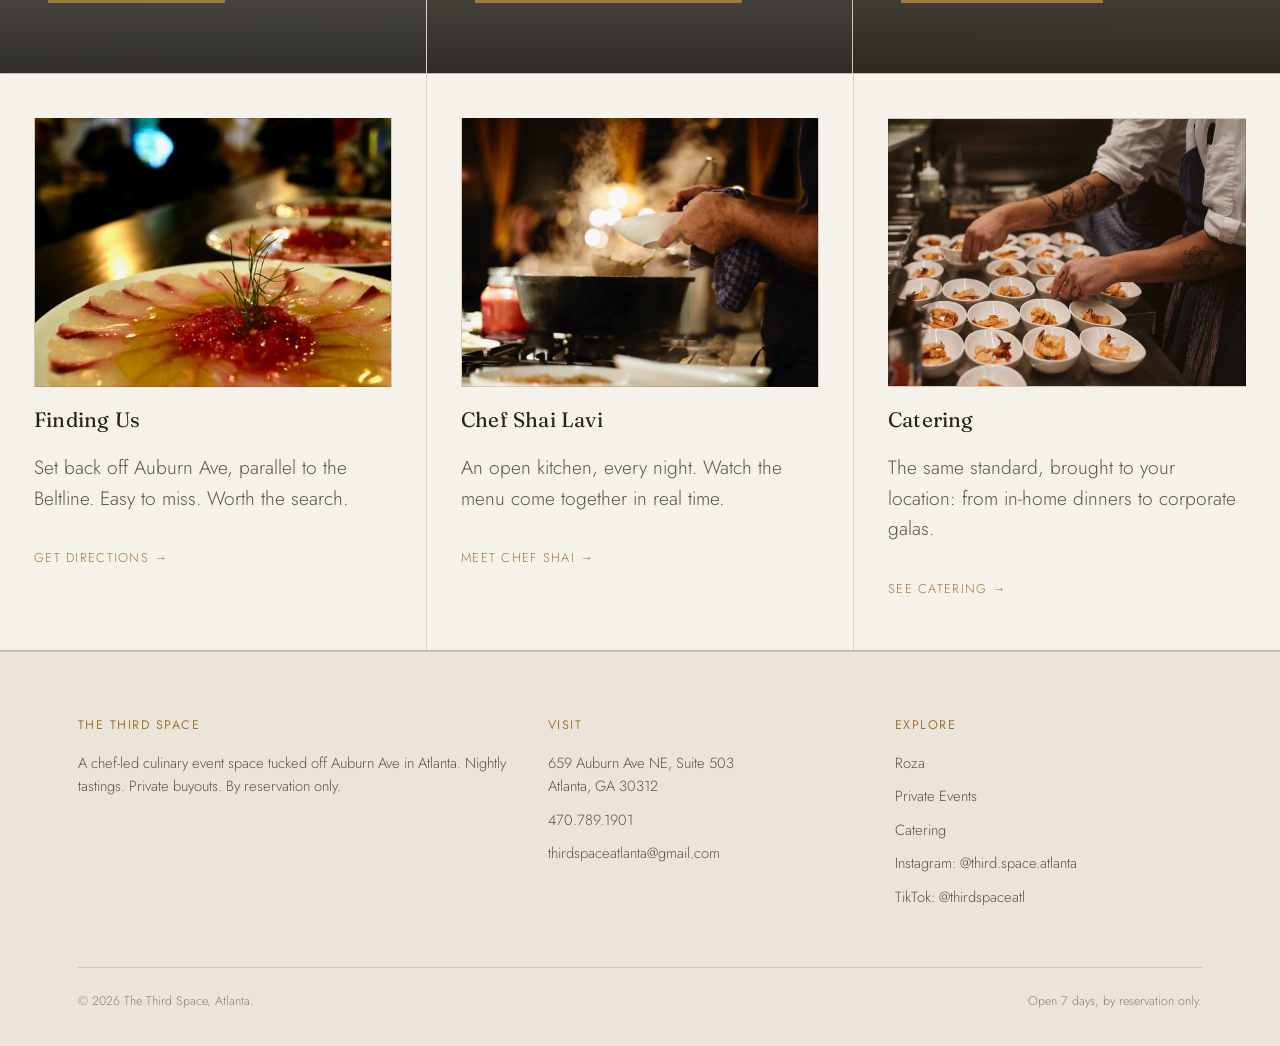
==== commit 6e10eb8c: "Add Meal Prep page and nav tab between Catering and Gallery Page copy is intentionally generic pendi" ====
--- a/index.html
+++ b/index.html
@@ -19,6 +19,7 @@
       <li><a href="private-events.html">Private Events</a></li>
       <li><a href="roza.html">Roza</a></li>
       <li><a href="catering.html">Catering</a></li>
+      <li><a href="meal-prep.html">Meal Prep</a></li>
       <li><a href="gallery.html">Gallery</a></li>
       <li><a href="directions.html">Directions</a></li>
       <li><a href="contact-us.html">Contact</a></li>
